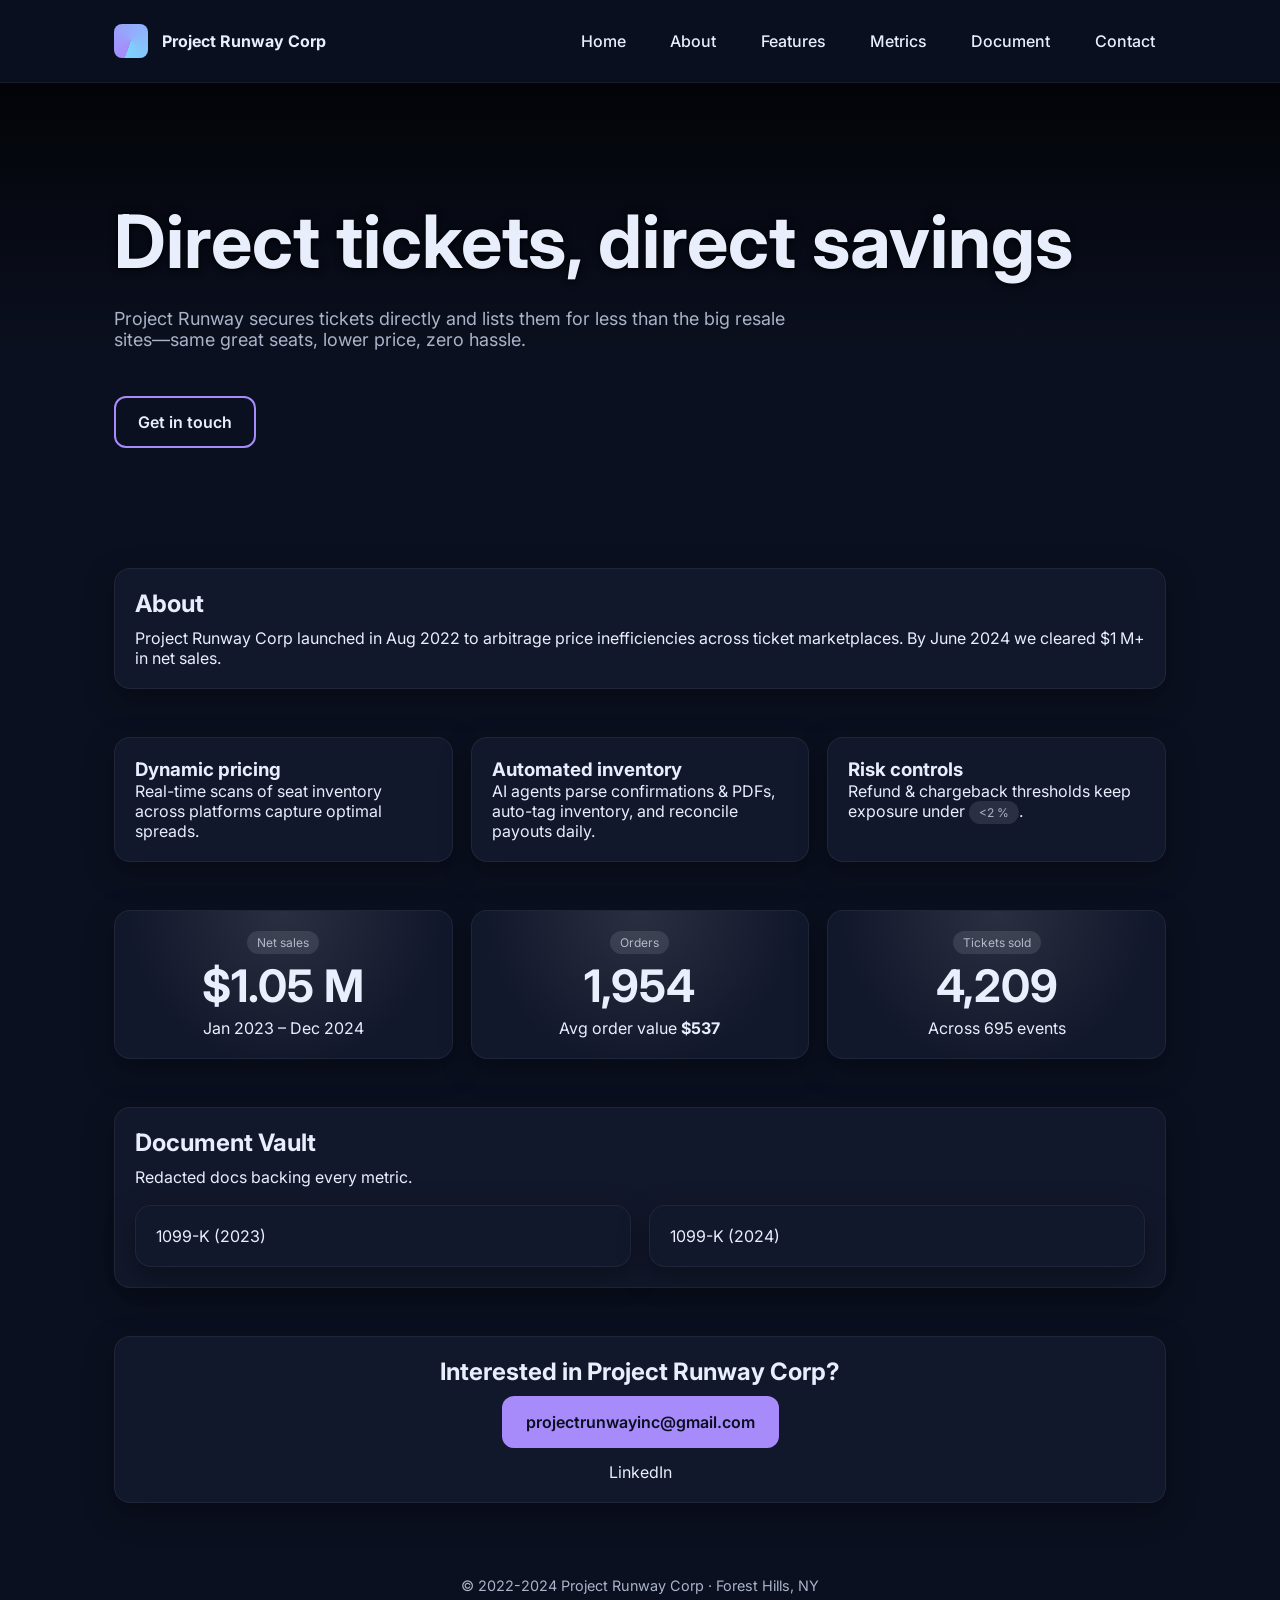
==== project-runway-website/index.html @ 22ba7f25 "Add site files directly (no submodule)" ====
<!doctype html>
<html lang="en">
<head>
  <meta charset="utf-8">
  <title>Project Runway Corp — Ticket Brokerage</title>
  <meta name="viewport" content="width=device-width, initial-scale=1">
  <meta name="description" content="Scaled a secondary-market ticket brokerage to $1 M+ net sales with pricing analytics & workflow automation.">
  <meta property="og:title" content="Project Runway Corp — Ticket Brokerage">
  <meta property="og:url"   content="https://projectrunwayinc.com/">
  <meta name="theme-color"  content="#0b1020">

  <!-- typeface & favicon -->
  <link rel="preconnect" href="https://fonts.gstatic.com" crossorigin>
  <link href="https://fonts.googleapis.com/css2?family=Inter:wght@400;500;700&display=swap" rel="stylesheet">
  <link rel="icon" type="image/png" href="/favicon.png">

  <style>
    /* ==========  CSS variables  ========== */
    :root{
      --bg:#0b1020;         --card:#12182b;     --muted:#aab3c7;   --ink:#e8eefc;
      --accent:#a78bfa;     --accent-2:#7dd3fc; --ok:#34d399;
      --radius:16px;        --shadow:0 10px 30px rgba(0,0,0,.35);
    }

    /* reset & globals */
    *{box-sizing:border-box;margin:0;padding:0}
    html{scroll-behavior:smooth}
    body{background:var(--bg);color:var(--ink);font-family:'Inter',system-ui,Segoe UI,Roboto,Arial,sans-serif}

    a{color:inherit;text-decoration:none}
    .wrap{max-width:1100px;margin:0 auto;padding:24px}

    /* header / nav */
    header{position:sticky;top:0;z-index:99;background:rgba(11,16,32,.85);backdrop-filter:blur(10px);border-bottom:1px solid rgba(255,255,255,.06)}
    nav{display:flex;align-items:center;gap:24px;font-weight:500}
    nav ul{display:flex;gap:22px;list-style:none}
    nav li a{padding:.4rem .7rem;border-radius:8px;transition:.2s}
    nav li a:is(:hover,:focus){background:var(--accent);color:#0b1020}

    .logo{width:34px;height:34px;border-radius:8px;background:conic-gradient(from 200deg,var(--accent),var(--accent-2))}

    /* hero */
    .hero{
      padding:96px 0 72px;
      background:
        url("https://images.unsplash.com/photo-1659456690967-bad366de0000?q=80&w=1546&auto=format&fit=crop&ixlib=rb-4.1.0&ixid=M3wxMjA3fDB8MHxwaG90by1wYWdlfHx8fGVufDB8fHx8fA%3D%3D") center/cover no-repeat,
        linear-gradient(180deg,#000000c0 0%,#0b1020 60%);
      position:relative;overflow:hidden
    }
    .hero::after{
      content:"";position:absolute;inset:auto 0 -1px 0;height:80px;
      background:url("data:image/svg+xml,<svg xmlns='http://www.w3.org/2000/svg' viewBox='0 0 1440 320' fill='%230b1020'><path d='M0 160L60 154.7C120 149 240 139 360 144C480 149 600 171 720 176C840 181 960 171 1080 149.3C1200 128 1320 96 1380 80L1440 64V320H0Z'/></svg>")
        center/cover no-repeat
    }
    h1{font-size:clamp(2.8rem,7vw,4.6rem);line-height:1.05;font-weight:700;margin-bottom:28px;text-shadow:0 0 8px rgba(0,0,0,.55),0 2px 4px rgba(0,0,0,.4)}
    @supports (-webkit-text-stroke:1px white){
      h1{-webkit-text-stroke:1px rgba(0,0,0,.65);paint-order:stroke fill}
    }
    .sub{color:var(--muted);font-size:1.125rem;margin-bottom:46px;max-width:680px}

    /* buttons */
    .btn{display:inline-flex;align-items:center;gap:10px;padding:14px 22px;font-size:1rem;font-weight:600;border-radius:12px;cursor:pointer;border:2px solid transparent;transition:transform .15s,box-shadow .15s}
    .btn-solid{background:var(--accent);color:#0b1020}.btn-solid:hover{opacity:.85}
    .btn-outline{border-color:var(--accent);background:transparent}.btn-outline:hover{background:rgba(255,255,255,.08)}
    .btn:hover{transform:translateY(-2px);box-shadow:0 4px 14px rgba(0,0,0,.4)}

    /* grid helpers */
    .grid{display:grid;gap:18px}.cols-2{grid-template-columns:repeat(2,1fr)}.cols-3{grid-template-columns:repeat(3,1fr)}
    @media(max-width:900px){.cols-3,.cols-2{grid-template-columns:1fr}}

    /* card */
    .card{background:var(--card);border:1px solid rgba(255,255,255,.06);border-radius:var(--radius);padding:20px;box-shadow:var(--shadow);transition:transform .25s,box-shadow .25s}
    .card:hover{transform:translateY(-6px);box-shadow:0 12px 32px rgba(0,0,0,.45)}
    .section-title{font-size:1.5rem;margin-bottom:10px}

    /* tags / KPI */
    .tag{display:inline-block;padding:4px 10px;border-radius:999px;font-size:.75rem;background:rgba(255,255,255,.1);color:var(--muted)}
    .kpi{position:relative;text-align:center}
    .kpi .num{font-size:2.8rem;font-weight:700;margin:.3rem 0}
    .kpi::before{content:"";position:absolute;inset:0;border-radius:inherit;pointer-events:none;background:radial-gradient(circle at 50% 0%,#ffffff1a 0%,transparent 70%)}

    footer{padding:50px 0;text-align:center;color:var(--muted);font-size:.9rem}
  </style>
</head>
<body>

<header>
  <div class="wrap" style="display:flex;align-items:center;justify-content:space-between;">
    <div style="display:flex;align-items:center;gap:14px;">
      <div class="logo" aria-hidden="true"></div>
      <strong>Project Runway Corp</strong>
    </div>
    <nav>
      <ul>
        <li><a href="#hero"    class="scroll">Home</a></li>
        <li><a href="#about"   class="scroll">About</a></li>
        <li><a href="#features"class="scroll">Features</a></li>
        <li><a href="#metrics" class="scroll">Metrics</a></li>
        <li><a href="#document" class="scroll">Document</a></li>
        <li><a href="#contact" class="scroll">Contact</a></li>
      </ul>
    </nav>
  </div>
</header>

<!-- HERO -->
<section id="hero" class="hero scroll">
  <div class="wrap">
    <h1>Direct&nbsp;tickets, direct&nbsp;savings</h1>
    <p class="sub">Project Runway secures tickets directly and lists them for less than the big resale sites—same great seats, lower price, zero hassle.</p>
    <div style="display:flex;gap:18px;flex-wrap:wrap">
      <a class="btn btn-outline" href="#contact">Get in touch</a>
    </div>
  </div>
</section>

<!-- ABOUT -->
<section id="about" class="wrap scroll">
  <div class="card">
    <h2 class="section-title">About</h2>
    <p>Project Runway Corp launched in Aug 2022 to arbitrage price inefficiencies across ticket marketplaces. By June 2024 we cleared $1 M+ in net sales.</p>
  </div>
</section>

<!-- FEATURES -->
<section id="features" class="wrap grid cols-3 scroll">
  <div class="card"><h3>Dynamic pricing</h3><p>Real-time scans of seat inventory across platforms capture optimal spreads.</p></div>
  <div class="card"><h3>Automated inventory</h3><p>AI agents parse confirmations & PDFs, auto-tag inventory, and reconcile payouts daily.</p></div>
  <div class="card"><h3>Risk controls</h3><p>Refund & chargeback thresholds keep exposure under <span class="tag">&lt;2 %</span>.</p></div>
</section>

<!-- METRICS -->
<section id="metrics" class="wrap grid cols-3 scroll">
  <div class="card kpi"><span class="tag">Net sales</span><div class="num">$1.05 M</div><div class="muted">Jan 2023 – Dec 2024</div></div>
  <div class="card kpi"><span class="tag">Orders</span><div class="num">1,954</div><div class="muted">Avg order value <strong>$537</strong></div></div>
  <div class="card kpi"><span class="tag">Tickets sold</span><div class="num">4,209</div><div class="muted">Across 695 events</div></div>
</section>

<!-- DOCUMENT -->
<section id="document" class="wrap scroll">
  <div class="card">
    <h2 class="section-title">Document Vault</h2>
    <p class="muted">Redacted docs backing every metric.</p>
    <div class="grid cols-2" style="margin-top:18px">
      <a class="card" href="/document/1099k-2023-redacted.pdf" target="_blank">1099-K (2023)</a>
      <a class="card" href="/document/1099k-2024-redacted.pdf" target="_blank">1099-K (2024)</a>
    </div>
  </div>
</section>


<!-- CONTACT -->
<section id="contact" class="wrap scroll">
  <div class="card" style="text-align:center">
    <h2 class="section-title">Interested in Project Runway Corp?</h2>
    <a class="btn btn-solid" href="mailto:projectrunwayinc@gmail.com">projectrunwayinc@gmail.com</a>
    <div style="margin-top:14px"><a href="https://www.linkedin.com/company/project-runway-corp" target="_blank">LinkedIn</a></div>
  </div>
</section>

<footer>© 2022-2024 Project Runway Corp · Forest Hills, NY</footer>
</body>
</html>
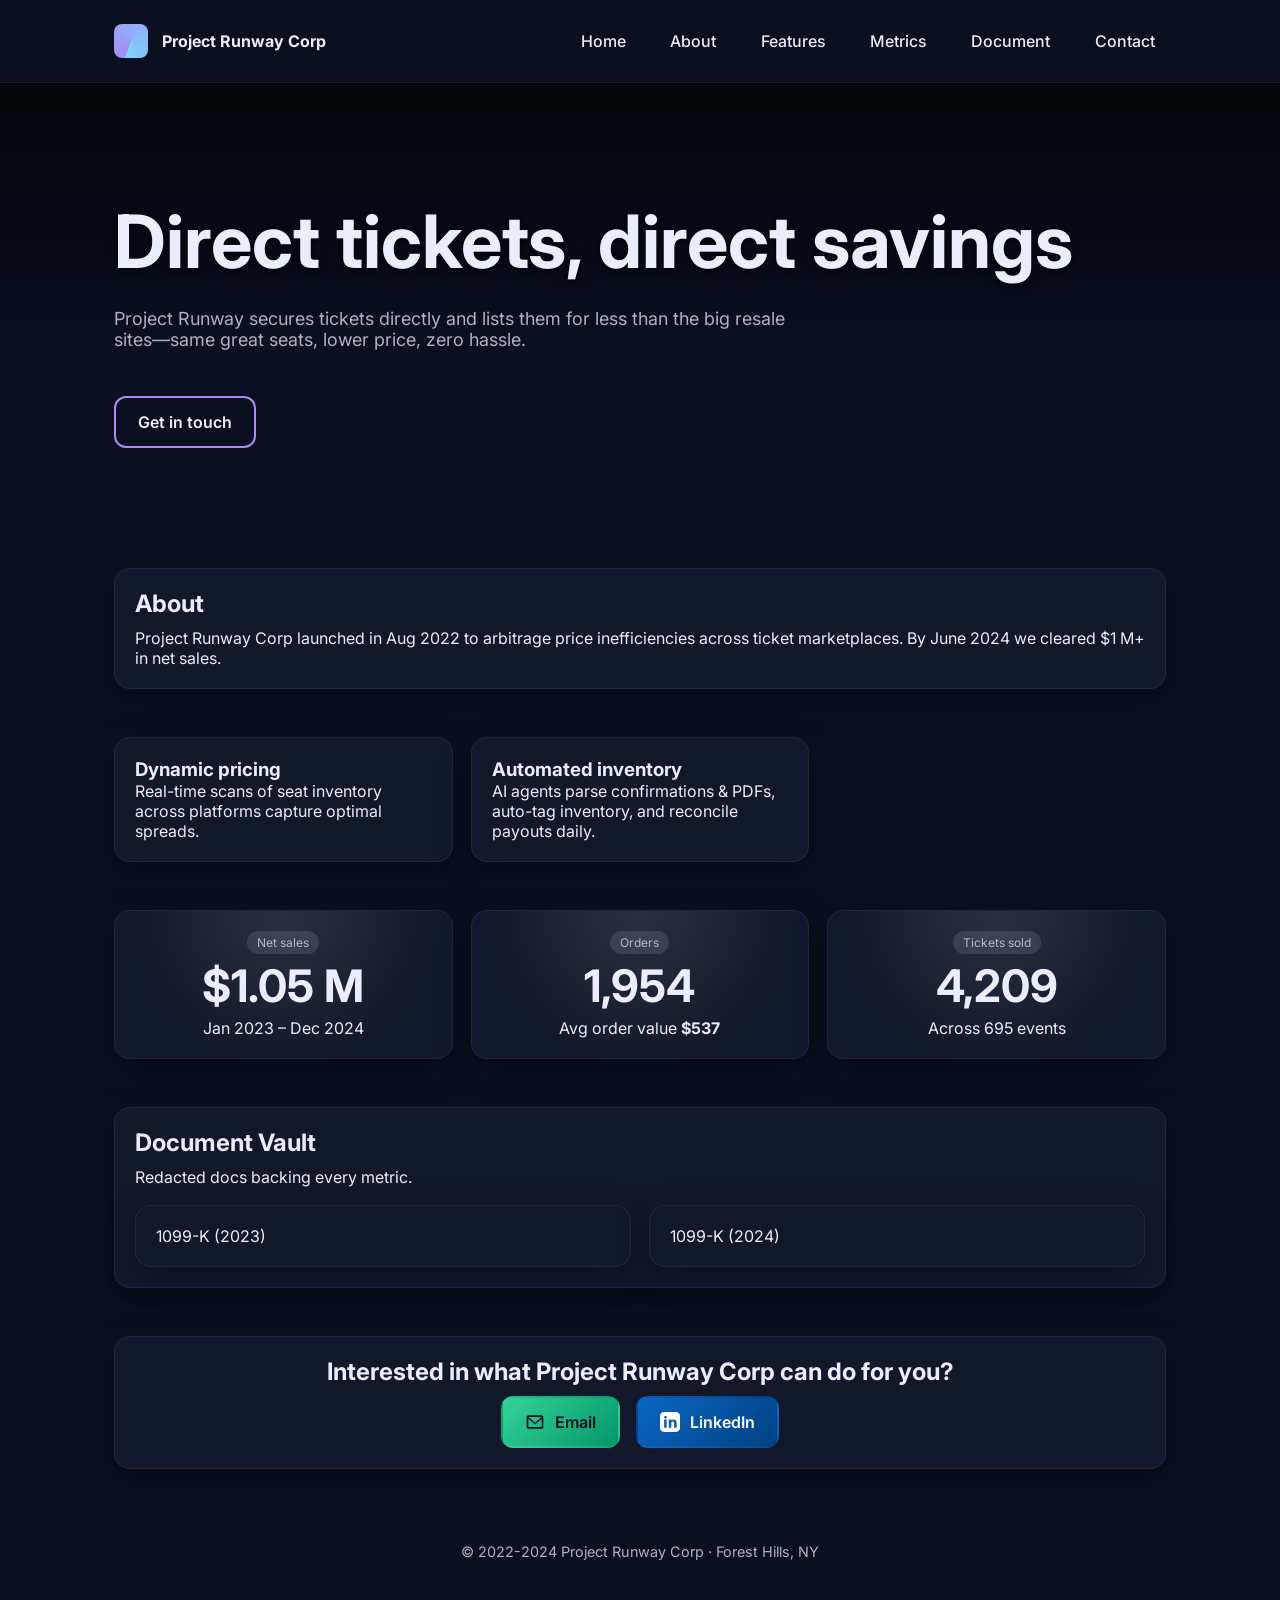
==== commit d6c46676: "add better buttons" ====
--- a/project-runway-website/index.html
+++ b/project-runway-website/index.html
@@ -43,14 +43,13 @@
     .hero{
       padding:96px 0 72px;
       background:
-        url("https://images.unsplash.com/photo-1659456690967-bad366de0000?q=80&w=1546&auto=format&fit=crop&ixlib=rb-4.1.0&ixid=M3wxMjA3fDB8MHxwaG90by1wYWdlfHx8fGVufDB8fHx8fA%3D%3D") center/cover no-repeat,
+        url("https://images.unsplash.com/photo-1659456690967-bad366de0000?q=80&w=1546&auto=format&fit=crop") center/cover no-repeat,
         linear-gradient(180deg,#000000c0 0%,#0b1020 60%);
       position:relative;overflow:hidden
     }
     .hero::after{
       content:"";position:absolute;inset:auto 0 -1px 0;height:80px;
-      background:url("data:image/svg+xml,<svg xmlns='http://www.w3.org/2000/svg' viewBox='0 0 1440 320' fill='%230b1020'><path d='M0 160L60 154.7C120 149 240 139 360 144C480 149 600 171 720 176C840 181 960 171 1080 149.3C1200 128 1320 96 1380 80L1440 64V320H0Z'/></svg>")
-        center/cover no-repeat
+      background:url("data:image/svg+xml,<svg xmlns='http://www.w3.org/2000/svg' viewBox='0 0 1440 320' fill='%230b1020'><path d='M0 160L60 154.7C120 149 240 139 360 144C480 149 600 171 720 176C840 181 960 171 1080 149.3C1200 128 1320 96 1380 80L1440 64V320H0Z'/></svg>") center/cover no-repeat
     }
     h1{font-size:clamp(2.8rem,7vw,4.6rem);line-height:1.05;font-weight:700;margin-bottom:28px;text-shadow:0 0 8px rgba(0,0,0,.55),0 2px 4px rgba(0,0,0,.4)}
     @supports (-webkit-text-stroke:1px white){
@@ -60,12 +59,19 @@
 
     /* buttons */
     .btn{display:inline-flex;align-items:center;gap:10px;padding:14px 22px;font-size:1rem;font-weight:600;border-radius:12px;cursor:pointer;border:2px solid transparent;transition:transform .15s,box-shadow .15s}
-    .btn-solid{background:var(--accent);color:#0b1020}.btn-solid:hover{opacity:.85}
     .btn-outline{border-color:var(--accent);background:transparent}.btn-outline:hover{background:rgba(255,255,255,.08)}
     .btn:hover{transform:translateY(-2px);box-shadow:0 4px 14px rgba(0,0,0,.4)}
 
+    /* platform-themed buttons */
+    .btn-email   {background:linear-gradient(135deg,#34d399 0%,#059669 100%);color:#0b1020}
+    .btn-linkedin{background:linear-gradient(135deg,#0a66c2 0%,#004182 100%);color:#fff}
+    .btn-email:hover,
+    .btn-linkedin:hover{transform:translateY(-3px);box-shadow:0 6px 18px rgba(0,0,0,.45),0 0 8px rgba(255,255,255,.25) inset}
+
     /* grid helpers */
-    .grid{display:grid;gap:18px}.cols-2{grid-template-columns:repeat(2,1fr)}.cols-3{grid-template-columns:repeat(3,1fr)}
+    .grid{display:grid;gap:18px}
+    .cols-2{grid-template-columns:repeat(2,1fr)}
+    .cols-3{grid-template-columns:repeat(3,1fr)}
     @media(max-width:900px){.cols-3,.cols-2{grid-template-columns:1fr}}
 
     /* card */
@@ -83,6 +89,16 @@
   </style>
 </head>
 <body>
+
+<!-- inline SVG symbols for icons -->
+<svg style="display:none">
+  <symbol id="mail-ico" viewBox="0 0 24 24" fill="currentColor">
+    <path d="M4 4h16c1.1 0 2 .9 2 2v12c0 1.1-.9 2-2 2H4c-1.1 0-2-.9-2-2V6c0-1.1.9-2 2-2zm0 2v.01L12 13 20 6.01V6H4zm0 12h16V8l-8 7-8-7v10z"/>
+  </symbol>
+  <symbol id="in-ico" viewBox="0 0 24 24" fill="currentColor">
+    <path d="M19 0H5C2.2 0 0 2.2 0 5v14c0 2.8 2.2 5 5 5h14c2.8 0 5-2.2 5-5V5c0-2.8-2.2-5-5-5zM8 19H5V9h3v10zM6.6 7.8C5.6 7.8 5 7.1 5 6.3 5 5.4 5.6 4.8 6.6 4.8s1.6.6 1.6 1.5c0 .8-.6 1.5-1.6 1.5zM20 19h-3v-5.5c0-1.3-.4-2.2-1.6-2.2-.9 0-1.4.6-1.7 1.1-.1.2-.1.5-.1.8V19h-3V9h3v1.4c.4-.6 1.1-1.5 2.8-1.5 2 0 3.6 1.3 3.6 4.2V19z"/>
+  </symbol>
+</svg>
 
 <header>
   <div class="wrap" style="display:flex;align-items:center;justify-content:space-between;">
@@ -126,7 +142,6 @@
 <section id="features" class="wrap grid cols-3 scroll">
   <div class="card"><h3>Dynamic pricing</h3><p>Real-time scans of seat inventory across platforms capture optimal spreads.</p></div>
   <div class="card"><h3>Automated inventory</h3><p>AI agents parse confirmations & PDFs, auto-tag inventory, and reconcile payouts daily.</p></div>
-  <div class="card"><h3>Risk controls</h3><p>Refund & chargeback thresholds keep exposure under <span class="tag">&lt;2 %</span>.</p></div>
 </section>
 
 <!-- METRICS -->
@@ -148,13 +163,22 @@
   </div>
 </section>
 
-
 <!-- CONTACT -->
 <section id="contact" class="wrap scroll">
   <div class="card" style="text-align:center">
-    <h2 class="section-title">Interested in Project Runway Corp?</h2>
-    <a class="btn btn-solid" href="mailto:projectrunwayinc@gmail.com">projectrunwayinc@gmail.com</a>
-    <div style="margin-top:14px"><a href="https://www.linkedin.com/company/project-runway-corp" target="_blank">LinkedIn</a></div>
+    <h2 class="section-title">Interested in what Project Runway&nbsp;Corp can do for you?</h2>
+
+    <div style="display:flex;gap:16px;flex-wrap:wrap;justify-content:center">
+      <a class="btn btn-email" href="mailto:projectrunwayinc@gmail.com">
+        <svg width="20" height="20"><use href="#mail-ico"/></svg>
+        Email
+      </a>
+
+      <a class="btn btn-linkedin" href="https://www.linkedin.com/company/project-runway-corp" target="_blank" rel="noopener">
+        <svg width="20" height="20"><use href="#in-ico"/></svg>
+        LinkedIn
+      </a>
+    </div>
   </div>
 </section>
 
